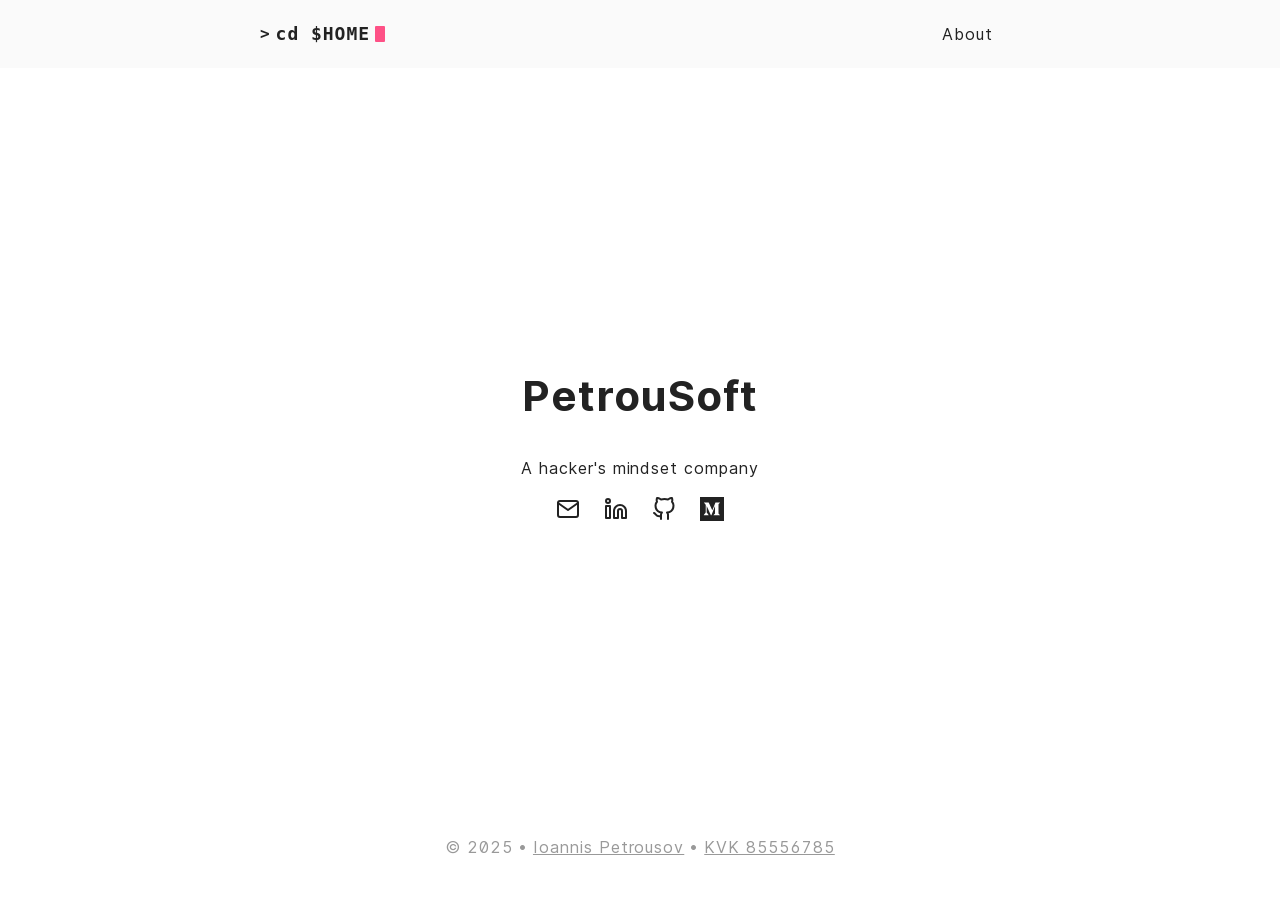
==== index.html @ e4c87dc4 "deploy: 6bd154a127cd1aefb78b62c878b6d2a8385d025a" ====
<!doctype html><html lang=en>
<head>
<meta name=generator content="Hugo 0.92.0">
<meta charset=utf-8>
<meta http-equiv=x-ua-compatible content="ie=edge">
<meta name=viewport content="width=device-width,initial-scale=1,shrink-to-fit=no">
<meta name=author content="Ioannis Petrousov ">
<meta name=description content="A hacker's mindset company">
<meta name=keywords content="homepage">
<meta name=robots content="noodp">
<meta name=theme-color content>
<link rel=canonical href=//www.petrousoft.com/>
<title>
PetrouSoft
</title>
<link rel=stylesheet href=/main.b78c3be9451dc4ca61ca377f3dc2cf2e6345a44c2bae46216a322ef366daa399.css integrity="sha256-t4w76UUdxMphyjd/PcLPLmNFpEwrrkYhajIu82bao5k=">
<link rel=apple-touch-icon sizes=180x180 href=/apple-touch-icon.png>
<link rel=icon type=image/png sizes=32x32 href=/favicon-32x32.png>
<link rel=icon type=image/png sizes=16x16 href=/favicon-16x16.png>
<link rel=manifest href=/site.webmanifest>
<link rel=mask-icon href=/safari-pinned-tab.svg color>
<link rel="shortcut icon" href=/favicon.ico>
<meta name=msapplication-TileColor content>
<meta itemprop=name content="PetrouSoft">
<meta itemprop=description content="PetrouSoft homepage">
<meta name=twitter:card content="summary">
<meta name=twitter:title content="PetrouSoft">
<meta name=twitter:description content="PetrouSoft homepage">
<link rel=alternate type=application/rss+xml href=//www.petrousoft.com/index.xml title=PetrouSoft>
</head>
<body>
<div class=container>
<header class=header>
<span class=header__inner>
<a href=/ style=text-decoration:none>
<div class=logo>
<span class=logo__mark>></span>
<span class=logo__text>
cd $HOME</span>
<span class=logo__cursor>
</span>
</div>
</a>
<span class=header__right>
<nav class=menu>
<ul class=menu__inner><li><a href=https://www.linkedin.com/company/petrousoft>About</a></li>
</ul>
</nav>
<span class=menu-trigger><svg xmlns="http://www.w3.org/2000/svg" viewBox="0 0 24 24"><path d="M0 0h24v24H0z" fill="none"/><path d="M3 18h18v-2H3v2zm0-5h18v-2H3v2zm0-7v2h18V6H3z"/></svg>
</span>
</span>
</span>
</header>
<div class=content>
<main aria-role=main>
<div>
<h1>PetrouSoft</h1>
<p>A hacker's mindset company</p>
<div>
&nbsp; <a href=mailto:contact@petrousoft.com target=_blank rel="me noopener" title=Email><svg xmlns="http://www.w3.org/2000/svg" width="24" height="24" viewBox="0 0 24 24" fill="none" stroke="currentcolor" stroke-width="2" stroke-linecap="round" stroke-linejoin="round"><path d="M4 4h16c1.1.0 2 .9 2 2v12c0 1.1-.9 2-2 2H4c-1.1.0-2-.9-2-2V6c0-1.1.9-2 2-2z"/><polyline points="22,6 12,13 2,6"/></svg></a> &nbsp;&nbsp; <a href=https://www.linkedin.com/company/petrousoft target=_blank rel="me noopener" title=Linkedin><svg xmlns="http://www.w3.org/2000/svg" width="24" height="24" viewBox="0 0 24 24" fill="none" stroke="currentcolor" stroke-width="2" stroke-linecap="round" stroke-linejoin="round"><path d="M16 8a6 6 0 016 6v7h-4v-7a2 2 0 00-2-2 2 2 0 00-2 2v7h-4v-7a6 6 0 016-6z"/><rect x="2" y="9" width="4" height="12"/><circle cx="4" cy="4" r="2"/></svg></a> &nbsp;&nbsp; <a href=https://github.com/gpetrousov target=_blank rel="me noopener" title=Github><svg xmlns="http://www.w3.org/2000/svg" width="24" height="24" viewBox="0 0 24 24" fill="none" stroke="currentcolor" stroke-width="2" stroke-linecap="round" stroke-linejoin="round"><path d="M9 19c-5 1.5-5-2.5-7-3m14 6v-3.87a3.37 3.37.0 00-.94-2.61c3.14-.35 6.44-1.54 6.44-7A5.44 5.44.0 0020 4.77 5.07 5.07.0 0019.91 1S18.73.65 16 2.48a13.38 13.38.0 00-7 0C6.27.65 5.09 1 5.09 1A5.07 5.07.0 005 4.77 5.44 5.44.0 003.5 8.55c0 5.42 3.3 6.61 6.44 7A3.37 3.37.0 009 18.13V22"/></svg></a> &nbsp;&nbsp; <a href=https://blog.petrousoft.com target=_blank rel="me noopener" title=Medium><svg xmlns="http://www.w3.org/2000/svg" width="24" height="24" viewBox="0 0 24 24" fill="currentcolor" stroke-width="2"><path d="M0 0v24h24V0H0zm19.938 5.686L18.651 6.92a.376.376.0 00-.143.362v9.067a.376.376.0 00.143.361l1.257 1.234v.271h-6.322v-.27l1.302-1.265c.128-.128.128-.165.128-.36V8.99l-3.62 9.195h-.49L6.69 8.99v6.163a.85.85.0 00.233.707l1.694 2.054v.271H3.815v-.27L5.51 15.86a.82.82.0 00.218-.707V8.027A.624.624.0 005.525 7.5L4.019 5.686v-.27h4.674l3.613 7.923 3.176-7.924h4.456v.271z"/></svg></a> &nbsp;
</div>
</div>
</main>
</div>
<footer class=footer>
<div class=footer__inner>
<div class=footer__content>
<span>&copy; 2025</span>
<span><a href=//www.petrousoft.com/>Ioannis Petrousov</a></span>
<span><a href=https://www.kvk.nl/bestellen/#/85556785000051595737>KVK 85556785</a></span>
</div>
</div>
</footer>
</div>
<script type=text/javascript src=/bundle.min.644292943ae47eef02fcd64b11757aeb8caeeaebf473a823b62099edccac808e8d82689359f285e5d95994e5ad5ae3b9c1ccc281eb1828e67d0ba6630f95b832.js integrity="sha512-ZEKSlDrkfu8C/NZLEXV664yu6uv0c6gjtiCZ7cysgI6NgmiTWfKF5dlZlOWtWuO5wczCgesYKOZ9C6ZjD5W4Mg=="></script>
</body>
</html>
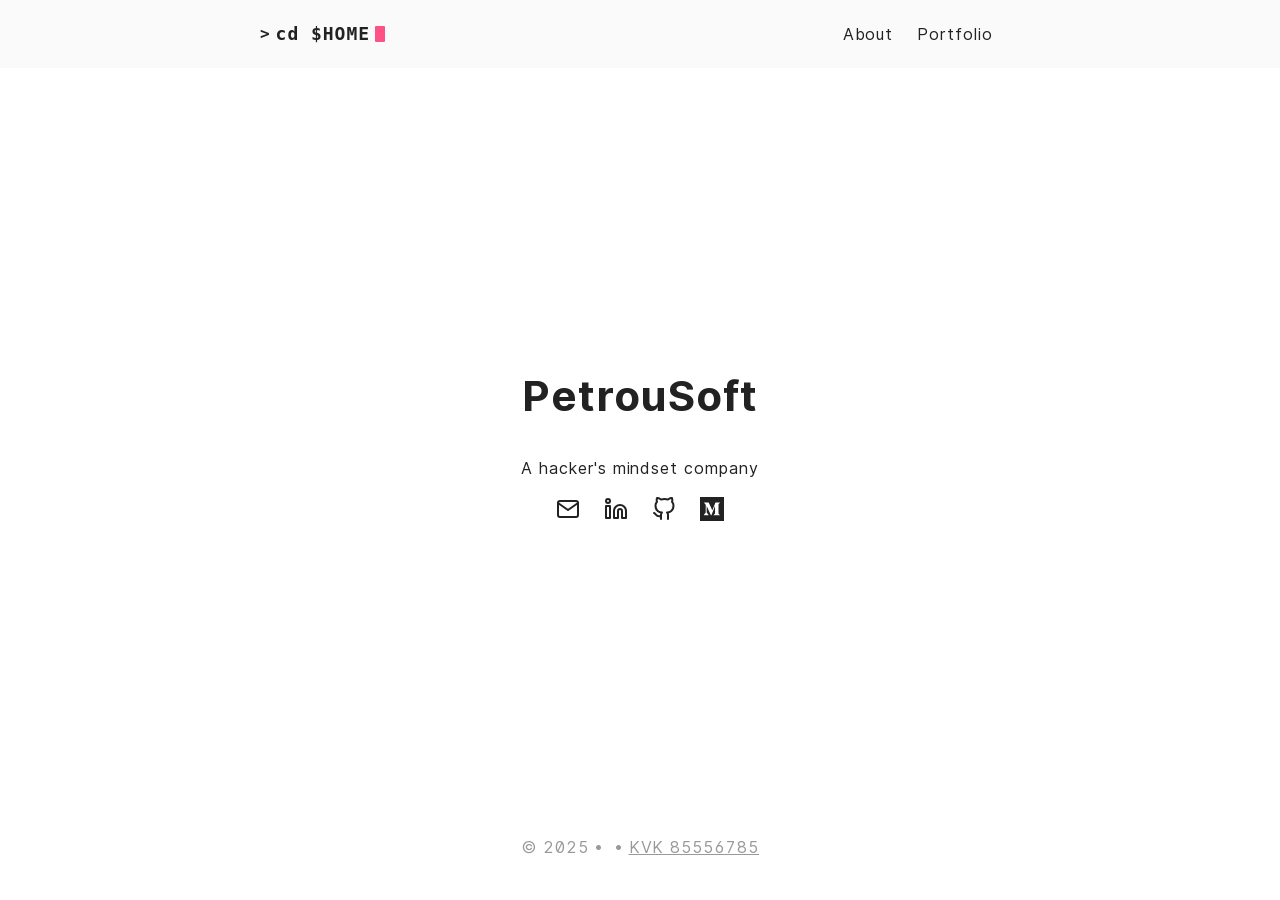
==== commit 0704ddc5: "deploy: 692a18bc37ada661a3e9c961a9ed87adaef34cab" ====
--- a/index.html
+++ b/index.html
@@ -1,77 +1,5 @@
-<!doctype html><html lang=en>
-<head>
-<meta name=generator content="Hugo 0.92.0">
-<meta charset=utf-8>
-<meta http-equiv=x-ua-compatible content="ie=edge">
-<meta name=viewport content="width=device-width,initial-scale=1,shrink-to-fit=no">
-<meta name=author content="Ioannis Petrousov ">
-<meta name=description content="A hacker's mindset company">
-<meta name=keywords content="homepage">
-<meta name=robots content="noodp">
-<meta name=theme-color content>
-<link rel=canonical href=//www.petrousoft.com/>
-<title>
-PetrouSoft
-</title>
-<link rel=stylesheet href=/main.b78c3be9451dc4ca61ca377f3dc2cf2e6345a44c2bae46216a322ef366daa399.css integrity="sha256-t4w76UUdxMphyjd/PcLPLmNFpEwrrkYhajIu82bao5k=">
-<link rel=apple-touch-icon sizes=180x180 href=/apple-touch-icon.png>
-<link rel=icon type=image/png sizes=32x32 href=/favicon-32x32.png>
-<link rel=icon type=image/png sizes=16x16 href=/favicon-16x16.png>
-<link rel=manifest href=/site.webmanifest>
-<link rel=mask-icon href=/safari-pinned-tab.svg color>
-<link rel="shortcut icon" href=/favicon.ico>
-<meta name=msapplication-TileColor content>
-<meta itemprop=name content="PetrouSoft">
-<meta itemprop=description content="PetrouSoft homepage">
-<meta name=twitter:card content="summary">
-<meta name=twitter:title content="PetrouSoft">
-<meta name=twitter:description content="PetrouSoft homepage">
-<link rel=alternate type=application/rss+xml href=//www.petrousoft.com/index.xml title=PetrouSoft>
-</head>
-<body>
-<div class=container>
-<header class=header>
-<span class=header__inner>
-<a href=/ style=text-decoration:none>
-<div class=logo>
-<span class=logo__mark>></span>
-<span class=logo__text>
-cd $HOME</span>
-<span class=logo__cursor>
-</span>
-</div>
-</a>
-<span class=header__right>
-<nav class=menu>
-<ul class=menu__inner><li><a href=https://www.linkedin.com/company/petrousoft>About</a></li>
-</ul>
-</nav>
-<span class=menu-trigger><svg xmlns="http://www.w3.org/2000/svg" viewBox="0 0 24 24"><path d="M0 0h24v24H0z" fill="none"/><path d="M3 18h18v-2H3v2zm0-5h18v-2H3v2zm0-7v2h18V6H3z"/></svg>
-</span>
-</span>
-</span>
-</header>
-<div class=content>
-<main aria-role=main>
-<div>
-<h1>PetrouSoft</h1>
-<p>A hacker's mindset company</p>
-<div>
-&nbsp; <a href=mailto:contact@petrousoft.com target=_blank rel="me noopener" title=Email><svg xmlns="http://www.w3.org/2000/svg" width="24" height="24" viewBox="0 0 24 24" fill="none" stroke="currentcolor" stroke-width="2" stroke-linecap="round" stroke-linejoin="round"><path d="M4 4h16c1.1.0 2 .9 2 2v12c0 1.1-.9 2-2 2H4c-1.1.0-2-.9-2-2V6c0-1.1.9-2 2-2z"/><polyline points="22,6 12,13 2,6"/></svg></a> &nbsp;&nbsp; <a href=https://www.linkedin.com/company/petrousoft target=_blank rel="me noopener" title=Linkedin><svg xmlns="http://www.w3.org/2000/svg" width="24" height="24" viewBox="0 0 24 24" fill="none" stroke="currentcolor" stroke-width="2" stroke-linecap="round" stroke-linejoin="round"><path d="M16 8a6 6 0 016 6v7h-4v-7a2 2 0 00-2-2 2 2 0 00-2 2v7h-4v-7a6 6 0 016-6z"/><rect x="2" y="9" width="4" height="12"/><circle cx="4" cy="4" r="2"/></svg></a> &nbsp;&nbsp; <a href=https://github.com/gpetrousov target=_blank rel="me noopener" title=Github><svg xmlns="http://www.w3.org/2000/svg" width="24" height="24" viewBox="0 0 24 24" fill="none" stroke="currentcolor" stroke-width="2" stroke-linecap="round" stroke-linejoin="round"><path d="M9 19c-5 1.5-5-2.5-7-3m14 6v-3.87a3.37 3.37.0 00-.94-2.61c3.14-.35 6.44-1.54 6.44-7A5.44 5.44.0 0020 4.77 5.07 5.07.0 0019.91 1S18.73.65 16 2.48a13.38 13.38.0 00-7 0C6.27.65 5.09 1 5.09 1A5.07 5.07.0 005 4.77 5.44 5.44.0 003.5 8.55c0 5.42 3.3 6.61 6.44 7A3.37 3.37.0 009 18.13V22"/></svg></a> &nbsp;&nbsp; <a href=https://blog.petrousoft.com target=_blank rel="me noopener" title=Medium><svg xmlns="http://www.w3.org/2000/svg" width="24" height="24" viewBox="0 0 24 24" fill="currentcolor" stroke-width="2"><path d="M0 0v24h24V0H0zm19.938 5.686L18.651 6.92a.376.376.0 00-.143.362v9.067a.376.376.0 00.143.361l1.257 1.234v.271h-6.322v-.27l1.302-1.265c.128-.128.128-.165.128-.36V8.99l-3.62 9.195h-.49L6.69 8.99v6.163a.85.85.0 00.233.707l1.694 2.054v.271H3.815v-.27L5.51 15.86a.82.82.0 00.218-.707V8.027A.624.624.0 005.525 7.5L4.019 5.686v-.27h4.674l3.613 7.923 3.176-7.924h4.456v.271z"/></svg></a> &nbsp;
-</div>
-</div>
-</main>
-</div>
-<footer class=footer>
-<div class=footer__inner>
-<div class=footer__content>
-<span>&copy; 2025</span>
-<span><a href=//www.petrousoft.com/>Ioannis Petrousov</a></span>
-<span><a href=https://www.kvk.nl/bestellen/#/85556785000051595737>KVK 85556785</a></span>
-</div>
-</div>
-</footer>
-</div>
-<script type=text/javascript src=/bundle.min.644292943ae47eef02fcd64b11757aeb8caeeaebf473a823b62099edccac808e8d82689359f285e5d95994e5ad5ae3b9c1ccc281eb1828e67d0ba6630f95b832.js integrity="sha512-ZEKSlDrkfu8C/NZLEXV664yu6uv0c6gjtiCZ7cysgI6NgmiTWfKF5dlZlOWtWuO5wczCgesYKOZ9C6ZjD5W4Mg=="></script>
-</body>
-</html>+<!doctype html><html lang=en><head><meta name=generator content="Hugo 0.147.0"><meta charset=UTF-8><meta http-equiv=X-UA-Compatible content="ie=edge"><meta name=viewport content="width=device-width,initial-scale=1,shrink-to-fit=no"><meta name=author content><meta name=description content="A hacker's mindset company"><meta name=keywords content="homepage"><meta name=robots content="noodp"><meta name=theme-color content><link rel=canonical href=//www.petrousoft.com/><title>PetrouSoft
+</title><link rel=stylesheet href=/main.min.244183cde1a38e0b08f82c11791181288f9aac1cc9618cd6f4e9e7710c5768ba.css integrity="sha256-JEGDzeGjjgsI+CwReRGBKI+arBzJYYzW9OnncQxXaLo=" crossorigin=anonymous><link rel=apple-touch-icon sizes=180x180 href=/apple-touch-icon.png><link rel=icon type=image/png sizes=32x32 href=/favicon-32x32.png><link rel=icon type=image/png sizes=16x16 href=/favicon-16x16.png><link rel=manifest href=/site.webmanifest><link rel=mask-icon href=/safari-pinned-tab.svg color><link rel="shortcut icon" href=/favicon.ico><meta name=msapplication-TileColor content><meta itemprop=name content="PetrouSoft"><meta itemprop=description content="PetrouSoft homepage"><meta name=twitter:card content="summary"><meta name=twitter:title content="PetrouSoft"><meta name=twitter:description content="PetrouSoft homepage"><link rel=alternate type=application/rss+xml href=//www.petrousoft.com/index.xml title=PetrouSoft></head><body><div class=container><header class=header><span class=header__inner><a href=/ style=text-decoration:none><div class=logo><span class=logo__mark>></span>
+<span class="logo__text logo__pathname">cd $HOME</span>
+<span class=logo__cursor></span></div></a><span class=header__right><nav class=menu><ul class=menu__inner><li><a href=https://www.linkedin.com/company/petrousoft>About</a></li><li><a href=/portfolio>Portfolio</a></li></ul></nav><span class=menu-trigger><svg viewBox="0 0 24 24"><path d="M0 0h24v24H0z" fill="none"/><path d="M3 18h18v-2H3v2zm0-5h18v-2H3v2zm0-7v2h18V6H3z"/></svg></span></span></span></header><div class=content><main><div><h1>PetrouSoft</h1><p>A hacker's mindset company</p><div>&nbsp; <a href=mailto:contact@petrousoft.com rel="me noopener" title=Email><svg width="24" height="24" viewBox="0 0 24 24" fill="none" stroke="currentcolor" stroke-width="2" stroke-linecap="round" stroke-linejoin="round"><path d="M4 4h16c1.1.0 2 .9 2 2v12c0 1.1-.9 2-2 2H4c-1.1.0-2-.9-2-2V6c0-1.1.9-2 2-2z"/><polyline points="22,6 12,13 2,6"/></svg></a> &nbsp;&nbsp; <a href=https://www.linkedin.com/company/petrousoft rel="me noopener" title=Linkedin><svg width="24" height="24" viewBox="0 0 24 24" fill="none" stroke="currentcolor" stroke-width="2" stroke-linecap="round" stroke-linejoin="round"><path d="M16 8a6 6 0 016 6v7h-4v-7a2 2 0 00-2-2 2 2 0 00-2 2v7h-4v-7a6 6 0 016-6z"/><rect x="2" y="9" width="4" height="12"/><circle cx="4" cy="4" r="2"/></svg></a> &nbsp;&nbsp; <a href=https://github.com/gpetrousov rel="me noopener" title=Github><svg width="24" height="24" viewBox="0 0 24 24" fill="none" stroke="currentcolor" stroke-width="2" stroke-linecap="round" stroke-linejoin="round"><path d="M9 19c-5 1.5-5-2.5-7-3m14 6v-3.87a3.37 3.37.0 00-.94-2.61c3.14-.35 6.44-1.54 6.44-7A5.44 5.44.0 0020 4.77 5.07 5.07.0 0019.91 1S18.73.65 16 2.48a13.38 13.38.0 00-7 0C6.27.65 5.09 1 5.09 1A5.07 5.07.0 005 4.77 5.44 5.44.0 003.5 8.55c0 5.42 3.3 6.61 6.44 7A3.37 3.37.0 009 18.13V22"/></svg></a> &nbsp;&nbsp; <a href=https://blog.petrousoft.com rel="me noopener" title=Medium><svg width="24" height="24" viewBox="0 0 24 24" fill="currentcolor" stroke-width="2"><path d="M0 0v24h24V0H0zm19.938 5.686L18.651 6.92a.376.376.0 00-.143.362v9.067a.376.376.0 00.143.361l1.257 1.234v.271h-6.322v-.27l1.302-1.265c.128-.128.128-.165.128-.36V8.99l-3.62 9.195h-.49L6.69 8.99v6.163a.85.85.0 00.233.707l1.694 2.054v.271H3.815v-.27L5.51 15.86a.82.82.0 00.218-.707V8.027A.624.624.0 005.525 7.5L4.019 5.686v-.27h4.674l3.613 7.923 3.176-7.924h4.456v.271z"/></svg></a> &nbsp;</div></div></main></div><footer class=footer><div class=footer__inner><div class=footer__content><span>&copy; 2025</span>
+<span><a href=//www.petrousoft.com/></a></span><span><a href=https://www.kvk.nl/bestellen/#/85556785000051595737>KVK 85556785</a></span></div></div></footer></div><script type=text/javascript src=/bundle.min.e89fda0f29b95d33f6f4224dd9e5cf69d84aff3818be2b0d73e731689cc374261b016d17d46f8381962fb4a1577ba3017b1f23509d894f6e66431f988c00889e.js integrity="sha512-6J/aDym5XTP29CJN2eXPadhK/zgYvisNc+cxaJzDdCYbAW0X1G+DgZYvtKFXe6MBex8jUJ2JT25mQx+YjACIng=="></script></body></html>
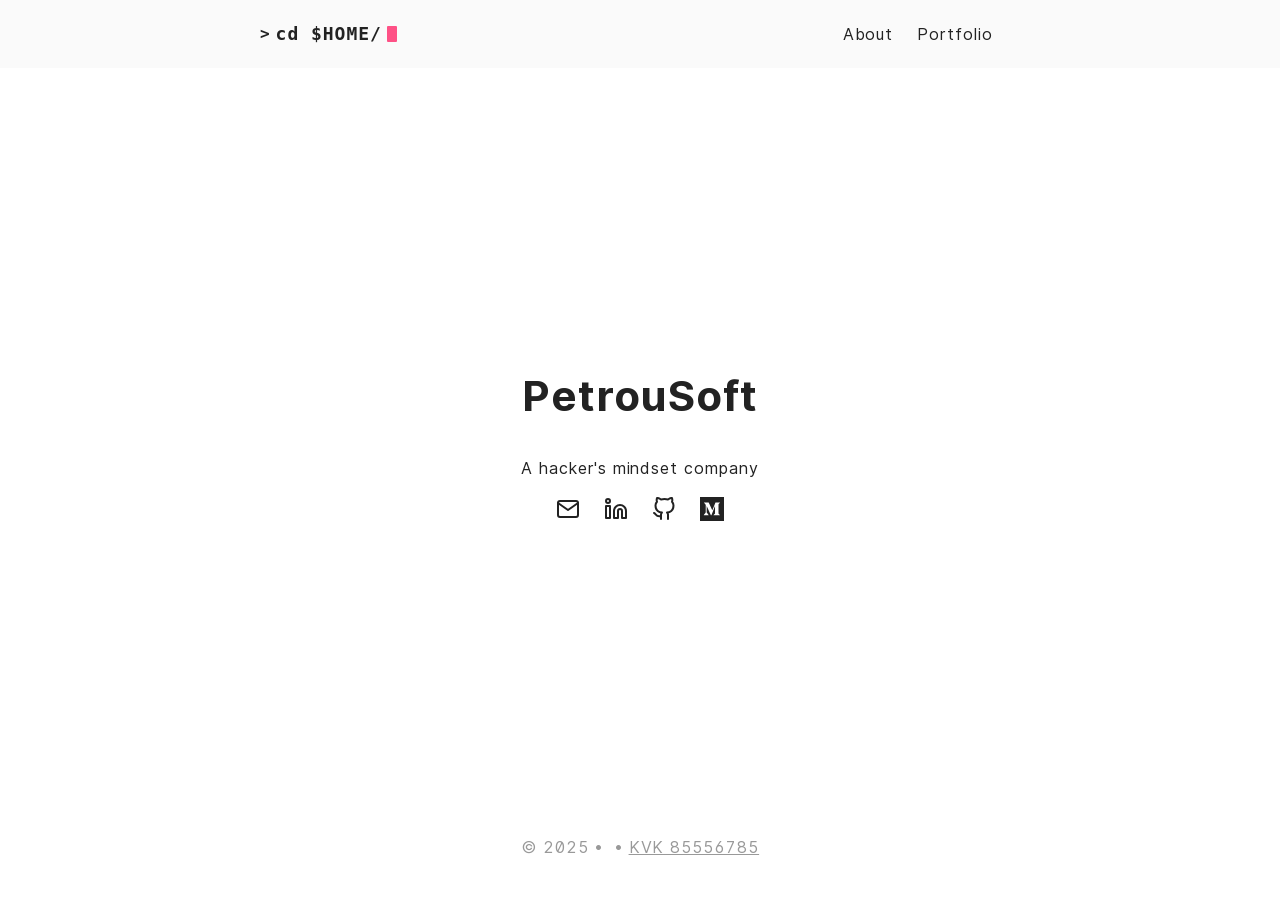
==== commit ee668470: "deploy: 35bdce76075132d4b089cc0856d0753be493d383" ====
--- a/index.html
+++ b/index.html
@@ -1,5 +1,5 @@
 <!doctype html><html lang=en><head><meta name=generator content="Hugo 0.147.0"><meta charset=UTF-8><meta http-equiv=X-UA-Compatible content="ie=edge"><meta name=viewport content="width=device-width,initial-scale=1,shrink-to-fit=no"><meta name=author content><meta name=description content="A hacker's mindset company"><meta name=keywords content="homepage"><meta name=robots content="noodp"><meta name=theme-color content><link rel=canonical href=//www.petrousoft.com/><title>PetrouSoft
 </title><link rel=stylesheet href=/main.min.244183cde1a38e0b08f82c11791181288f9aac1cc9618cd6f4e9e7710c5768ba.css integrity="sha256-JEGDzeGjjgsI+CwReRGBKI+arBzJYYzW9OnncQxXaLo=" crossorigin=anonymous><link rel=apple-touch-icon sizes=180x180 href=/apple-touch-icon.png><link rel=icon type=image/png sizes=32x32 href=/favicon-32x32.png><link rel=icon type=image/png sizes=16x16 href=/favicon-16x16.png><link rel=manifest href=/site.webmanifest><link rel=mask-icon href=/safari-pinned-tab.svg color><link rel="shortcut icon" href=/favicon.ico><meta name=msapplication-TileColor content><meta itemprop=name content="PetrouSoft"><meta itemprop=description content="PetrouSoft homepage"><meta name=twitter:card content="summary"><meta name=twitter:title content="PetrouSoft"><meta name=twitter:description content="PetrouSoft homepage"><link rel=alternate type=application/rss+xml href=//www.petrousoft.com/index.xml title=PetrouSoft></head><body><div class=container><header class=header><span class=header__inner><a href=/ style=text-decoration:none><div class=logo><span class=logo__mark>></span>
-<span class="logo__text logo__pathname">cd $HOME</span>
+<span class="logo__text logo__pathname">cd $HOME/</span>
 <span class=logo__cursor></span></div></a><span class=header__right><nav class=menu><ul class=menu__inner><li><a href=https://www.linkedin.com/company/petrousoft>About</a></li><li><a href=/portfolio>Portfolio</a></li></ul></nav><span class=menu-trigger><svg viewBox="0 0 24 24"><path d="M0 0h24v24H0z" fill="none"/><path d="M3 18h18v-2H3v2zm0-5h18v-2H3v2zm0-7v2h18V6H3z"/></svg></span></span></span></header><div class=content><main><div><h1>PetrouSoft</h1><p>A hacker's mindset company</p><div>&nbsp; <a href=mailto:contact@petrousoft.com rel="me noopener" title=Email><svg width="24" height="24" viewBox="0 0 24 24" fill="none" stroke="currentcolor" stroke-width="2" stroke-linecap="round" stroke-linejoin="round"><path d="M4 4h16c1.1.0 2 .9 2 2v12c0 1.1-.9 2-2 2H4c-1.1.0-2-.9-2-2V6c0-1.1.9-2 2-2z"/><polyline points="22,6 12,13 2,6"/></svg></a> &nbsp;&nbsp; <a href=https://www.linkedin.com/company/petrousoft rel="me noopener" title=Linkedin><svg width="24" height="24" viewBox="0 0 24 24" fill="none" stroke="currentcolor" stroke-width="2" stroke-linecap="round" stroke-linejoin="round"><path d="M16 8a6 6 0 016 6v7h-4v-7a2 2 0 00-2-2 2 2 0 00-2 2v7h-4v-7a6 6 0 016-6z"/><rect x="2" y="9" width="4" height="12"/><circle cx="4" cy="4" r="2"/></svg></a> &nbsp;&nbsp; <a href=https://github.com/gpetrousov rel="me noopener" title=Github><svg width="24" height="24" viewBox="0 0 24 24" fill="none" stroke="currentcolor" stroke-width="2" stroke-linecap="round" stroke-linejoin="round"><path d="M9 19c-5 1.5-5-2.5-7-3m14 6v-3.87a3.37 3.37.0 00-.94-2.61c3.14-.35 6.44-1.54 6.44-7A5.44 5.44.0 0020 4.77 5.07 5.07.0 0019.91 1S18.73.65 16 2.48a13.38 13.38.0 00-7 0C6.27.65 5.09 1 5.09 1A5.07 5.07.0 005 4.77 5.44 5.44.0 003.5 8.55c0 5.42 3.3 6.61 6.44 7A3.37 3.37.0 009 18.13V22"/></svg></a> &nbsp;&nbsp; <a href=https://blog.petrousoft.com rel="me noopener" title=Medium><svg width="24" height="24" viewBox="0 0 24 24" fill="currentcolor" stroke-width="2"><path d="M0 0v24h24V0H0zm19.938 5.686L18.651 6.92a.376.376.0 00-.143.362v9.067a.376.376.0 00.143.361l1.257 1.234v.271h-6.322v-.27l1.302-1.265c.128-.128.128-.165.128-.36V8.99l-3.62 9.195h-.49L6.69 8.99v6.163a.85.85.0 00.233.707l1.694 2.054v.271H3.815v-.27L5.51 15.86a.82.82.0 00.218-.707V8.027A.624.624.0 005.525 7.5L4.019 5.686v-.27h4.674l3.613 7.923 3.176-7.924h4.456v.271z"/></svg></a> &nbsp;</div></div></main></div><footer class=footer><div class=footer__inner><div class=footer__content><span>&copy; 2025</span>
 <span><a href=//www.petrousoft.com/></a></span><span><a href=https://www.kvk.nl/bestellen/#/85556785000051595737>KVK 85556785</a></span></div></div></footer></div><script type=text/javascript src=/bundle.min.e89fda0f29b95d33f6f4224dd9e5cf69d84aff3818be2b0d73e731689cc374261b016d17d46f8381962fb4a1577ba3017b1f23509d894f6e66431f988c00889e.js integrity="sha512-6J/aDym5XTP29CJN2eXPadhK/zgYvisNc+cxaJzDdCYbAW0X1G+DgZYvtKFXe6MBex8jUJ2JT25mQx+YjACIng=="></script></body></html>
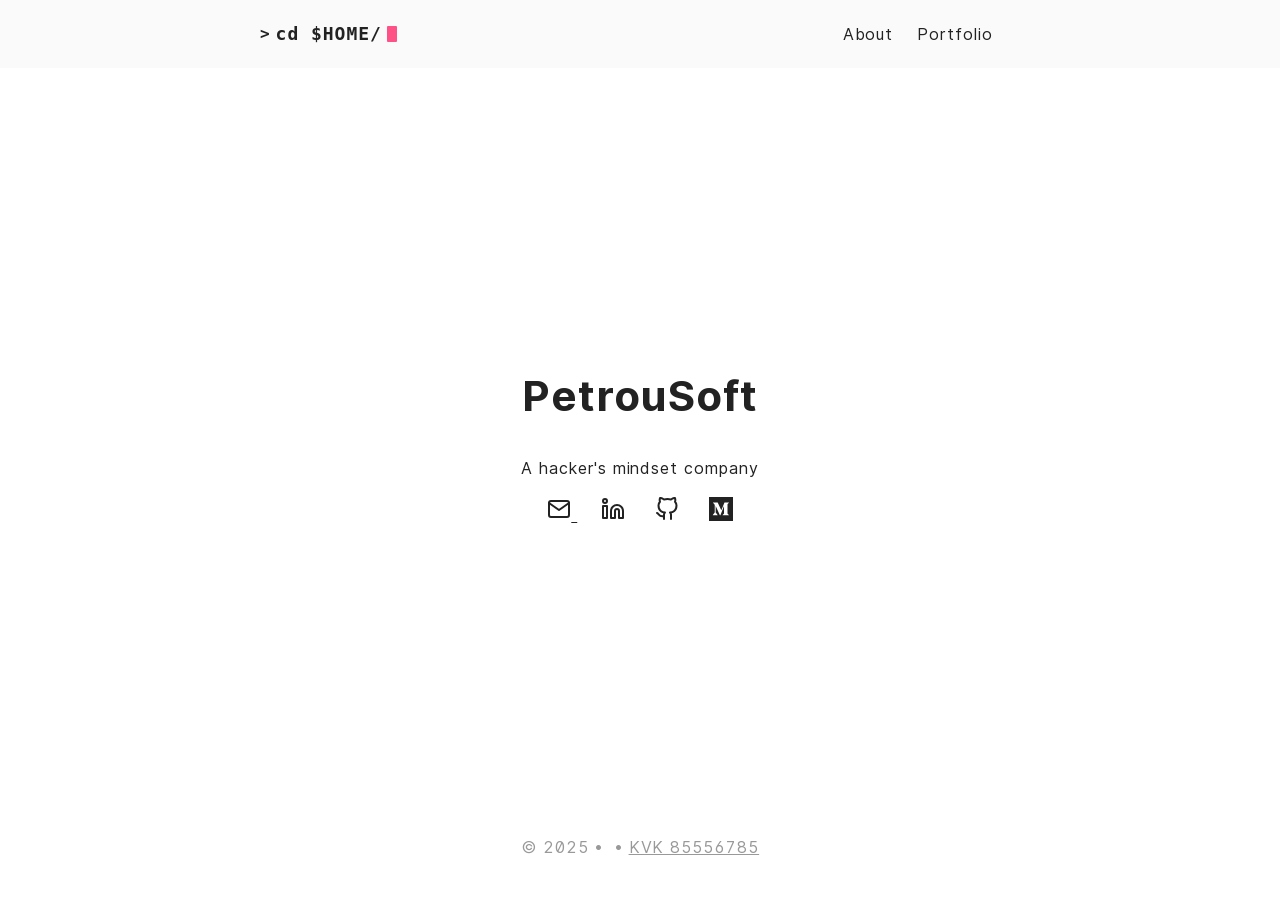
==== commit c2c46f9c: "deploy: 373b35213de42045b849bfc86ff1d2548a533daf" ====
--- a/index.html
+++ b/index.html
@@ -1,5 +1,9 @@
 <!doctype html><html lang=en><head><meta name=generator content="Hugo 0.147.0"><meta charset=UTF-8><meta http-equiv=X-UA-Compatible content="ie=edge"><meta name=viewport content="width=device-width,initial-scale=1,shrink-to-fit=no"><meta name=author content><meta name=description content="A hacker's mindset company"><meta name=keywords content="homepage"><meta name=robots content="noodp"><meta name=theme-color content><link rel=canonical href=//www.petrousoft.com/><title>PetrouSoft
 </title><link rel=stylesheet href=/main.min.244183cde1a38e0b08f82c11791181288f9aac1cc9618cd6f4e9e7710c5768ba.css integrity="sha256-JEGDzeGjjgsI+CwReRGBKI+arBzJYYzW9OnncQxXaLo=" crossorigin=anonymous><link rel=apple-touch-icon sizes=180x180 href=/apple-touch-icon.png><link rel=icon type=image/png sizes=32x32 href=/favicon-32x32.png><link rel=icon type=image/png sizes=16x16 href=/favicon-16x16.png><link rel=manifest href=/site.webmanifest><link rel=mask-icon href=/safari-pinned-tab.svg color><link rel="shortcut icon" href=/favicon.ico><meta name=msapplication-TileColor content><meta itemprop=name content="PetrouSoft"><meta itemprop=description content="PetrouSoft homepage"><meta name=twitter:card content="summary"><meta name=twitter:title content="PetrouSoft"><meta name=twitter:description content="PetrouSoft homepage"><link rel=alternate type=application/rss+xml href=//www.petrousoft.com/index.xml title=PetrouSoft></head><body><div class=container><header class=header><span class=header__inner><a href=/ style=text-decoration:none><div class=logo><span class=logo__mark>></span>
 <span class="logo__text logo__pathname">cd $HOME/</span>
-<span class=logo__cursor></span></div></a><span class=header__right><nav class=menu><ul class=menu__inner><li><a href=https://www.linkedin.com/company/petrousoft>About</a></li><li><a href=/portfolio>Portfolio</a></li></ul></nav><span class=menu-trigger><svg viewBox="0 0 24 24"><path d="M0 0h24v24H0z" fill="none"/><path d="M3 18h18v-2H3v2zm0-5h18v-2H3v2zm0-7v2h18V6H3z"/></svg></span></span></span></header><div class=content><main><div><h1>PetrouSoft</h1><p>A hacker's mindset company</p><div>&nbsp; <a href=mailto:contact@petrousoft.com rel="me noopener" title=Email><svg width="24" height="24" viewBox="0 0 24 24" fill="none" stroke="currentcolor" stroke-width="2" stroke-linecap="round" stroke-linejoin="round"><path d="M4 4h16c1.1.0 2 .9 2 2v12c0 1.1-.9 2-2 2H4c-1.1.0-2-.9-2-2V6c0-1.1.9-2 2-2z"/><polyline points="22,6 12,13 2,6"/></svg></a> &nbsp;&nbsp; <a href=https://www.linkedin.com/company/petrousoft rel="me noopener" title=Linkedin><svg width="24" height="24" viewBox="0 0 24 24" fill="none" stroke="currentcolor" stroke-width="2" stroke-linecap="round" stroke-linejoin="round"><path d="M16 8a6 6 0 016 6v7h-4v-7a2 2 0 00-2-2 2 2 0 00-2 2v7h-4v-7a6 6 0 016-6z"/><rect x="2" y="9" width="4" height="12"/><circle cx="4" cy="4" r="2"/></svg></a> &nbsp;&nbsp; <a href=https://github.com/gpetrousov rel="me noopener" title=Github><svg width="24" height="24" viewBox="0 0 24 24" fill="none" stroke="currentcolor" stroke-width="2" stroke-linecap="round" stroke-linejoin="round"><path d="M9 19c-5 1.5-5-2.5-7-3m14 6v-3.87a3.37 3.37.0 00-.94-2.61c3.14-.35 6.44-1.54 6.44-7A5.44 5.44.0 0020 4.77 5.07 5.07.0 0019.91 1S18.73.65 16 2.48a13.38 13.38.0 00-7 0C6.27.65 5.09 1 5.09 1A5.07 5.07.0 005 4.77 5.44 5.44.0 003.5 8.55c0 5.42 3.3 6.61 6.44 7A3.37 3.37.0 009 18.13V22"/></svg></a> &nbsp;&nbsp; <a href=https://blog.petrousoft.com rel="me noopener" title=Medium><svg width="24" height="24" viewBox="0 0 24 24" fill="currentcolor" stroke-width="2"><path d="M0 0v24h24V0H0zm19.938 5.686L18.651 6.92a.376.376.0 00-.143.362v9.067a.376.376.0 00.143.361l1.257 1.234v.271h-6.322v-.27l1.302-1.265c.128-.128.128-.165.128-.36V8.99l-3.62 9.195h-.49L6.69 8.99v6.163a.85.85.0 00.233.707l1.694 2.054v.271H3.815v-.27L5.51 15.86a.82.82.0 00.218-.707V8.027A.624.624.0 005.525 7.5L4.019 5.686v-.27h4.674l3.613 7.923 3.176-7.924h4.456v.271z"/></svg></a> &nbsp;</div></div></main></div><footer class=footer><div class=footer__inner><div class=footer__content><span>&copy; 2025</span>
+<span class=logo__cursor></span></div></a><span class=header__right><nav class=menu><ul class=menu__inner><li><a href=https://www.linkedin.com/company/petrousoft>About</a></li><li><a href=/portfolio>Portfolio</a></li></ul></nav><span class=menu-trigger><svg viewBox="0 0 24 24"><path d="M0 0h24v24H0z" fill="none"/><path d="M3 18h18v-2H3v2zm0-5h18v-2H3v2zm0-7v2h18V6H3z"/></svg></span></span></span></header><div class=content><main><div><h1>PetrouSoft</h1><p>A hacker's mindset company</p><div>&nbsp; <a href=# rel="me noopener" title=Email data-email-user=contact data-email-domain=petrousoft.com><svg width="24" height="24" viewBox="0 0 24 24" fill="none" stroke="currentcolor" stroke-width="2" stroke-linecap="round" stroke-linejoin="round"><path d="M4 4h16c1.1.0 2 .9 2 2v12c0 1.1-.9 2-2 2H4c-1.1.0-2-.9-2-2V6c0-1.1.9-2 2-2z"/><polyline points="22,6 12,13 2,6"/></svg>
+<script>(function(){var e=document.currentScript.parentNode,t=e.getAttribute("data-email-user"),n=e.getAttribute("data-email-domain");t&&n&&e.setAttribute("href","mailto:"+t+"@"+n)})()</script></a>&nbsp;
+&nbsp; <a href=https://www.linkedin.com/company/petrousoft rel="me noopener" title=Linkedin><svg width="24" height="24" viewBox="0 0 24 24" fill="none" stroke="currentcolor" stroke-width="2" stroke-linecap="round" stroke-linejoin="round"><path d="M16 8a6 6 0 016 6v7h-4v-7a2 2 0 00-2-2 2 2 0 00-2 2v7h-4v-7a6 6 0 016-6z"/><rect x="2" y="9" width="4" height="12"/><circle cx="4" cy="4" r="2"/></svg></a> &nbsp;
+&nbsp; <a href=https://github.com/petrousoft rel="me noopener" title=Github><svg width="24" height="24" viewBox="0 0 24 24" fill="none" stroke="currentcolor" stroke-width="2" stroke-linecap="round" stroke-linejoin="round"><path d="M9 19c-5 1.5-5-2.5-7-3m14 6v-3.87a3.37 3.37.0 00-.94-2.61c3.14-.35 6.44-1.54 6.44-7A5.44 5.44.0 0020 4.77 5.07 5.07.0 0019.91 1S18.73.65 16 2.48a13.38 13.38.0 00-7 0C6.27.65 5.09 1 5.09 1A5.07 5.07.0 005 4.77 5.44 5.44.0 003.5 8.55c0 5.42 3.3 6.61 6.44 7A3.37 3.37.0 009 18.13V22"/></svg></a> &nbsp;
+&nbsp; <a href=https://blog.petrousoft.com rel="me noopener" title=Medium><svg width="24" height="24" viewBox="0 0 24 24" fill="currentcolor" stroke-width="2"><path d="M0 0v24h24V0H0zm19.938 5.686L18.651 6.92a.376.376.0 00-.143.362v9.067a.376.376.0 00.143.361l1.257 1.234v.271h-6.322v-.27l1.302-1.265c.128-.128.128-.165.128-.36V8.99l-3.62 9.195h-.49L6.69 8.99v6.163a.85.85.0 00.233.707l1.694 2.054v.271H3.815v-.27L5.51 15.86a.82.82.0 00.218-.707V8.027A.624.624.0 005.525 7.5L4.019 5.686v-.27h4.674l3.613 7.923 3.176-7.924h4.456v.271z"/></svg></a> &nbsp;</div></div></main></div><footer class=footer><div class=footer__inner><div class=footer__content><span>&copy; 2025</span>
 <span><a href=//www.petrousoft.com/></a></span><span><a href=https://www.kvk.nl/bestellen/#/85556785000051595737>KVK 85556785</a></span></div></div></footer></div><script type=text/javascript src=/bundle.min.e89fda0f29b95d33f6f4224dd9e5cf69d84aff3818be2b0d73e731689cc374261b016d17d46f8381962fb4a1577ba3017b1f23509d894f6e66431f988c00889e.js integrity="sha512-6J/aDym5XTP29CJN2eXPadhK/zgYvisNc+cxaJzDdCYbAW0X1G+DgZYvtKFXe6MBex8jUJ2JT25mQx+YjACIng=="></script></body></html>
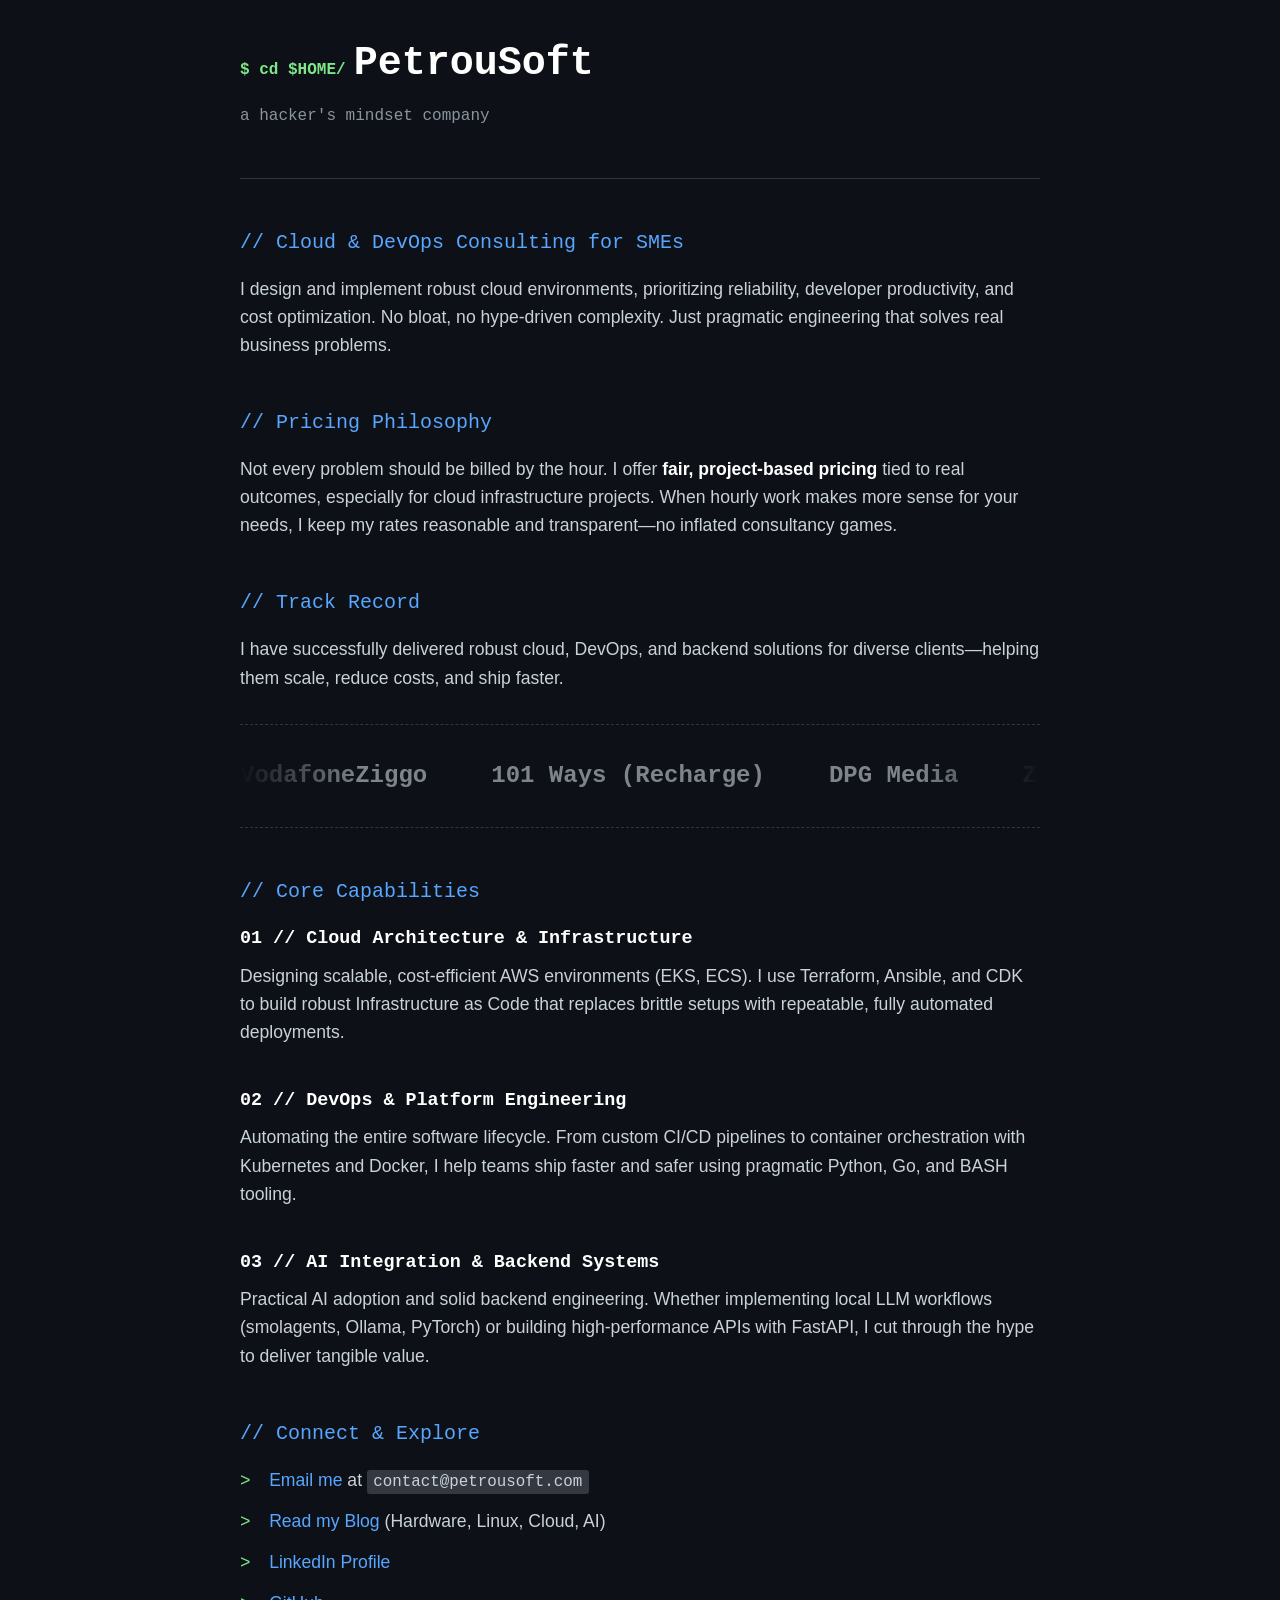
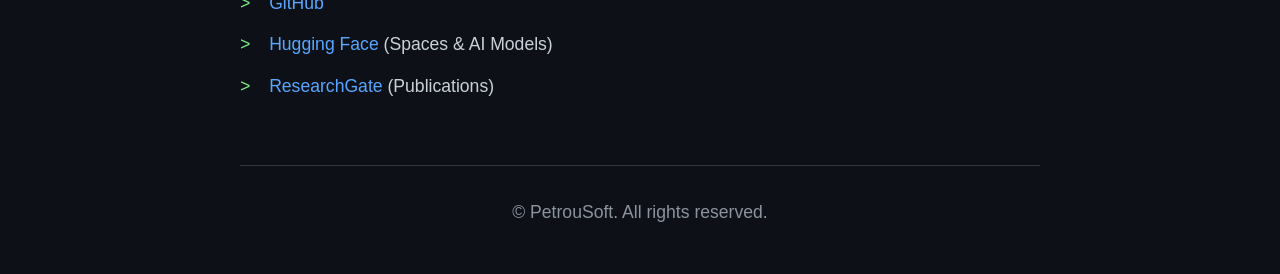
==== commit b928cd12: "feat: switch to static HTML/CSS portfolio" ====
--- a/index.html
+++ b/index.html
@@ -1,9 +1,96 @@
-<!doctype html><html lang=en><head><meta name=generator content="Hugo 0.147.0"><meta charset=UTF-8><meta http-equiv=X-UA-Compatible content="ie=edge"><meta name=viewport content="width=device-width,initial-scale=1,shrink-to-fit=no"><meta name=author content><meta name=description content="A hacker's mindset company"><meta name=keywords content="homepage"><meta name=robots content="noodp"><meta name=theme-color content><link rel=canonical href=//www.petrousoft.com/><title>PetrouSoft
-</title><link rel=stylesheet href=/main.min.244183cde1a38e0b08f82c11791181288f9aac1cc9618cd6f4e9e7710c5768ba.css integrity="sha256-JEGDzeGjjgsI+CwReRGBKI+arBzJYYzW9OnncQxXaLo=" crossorigin=anonymous><link rel=apple-touch-icon sizes=180x180 href=/apple-touch-icon.png><link rel=icon type=image/png sizes=32x32 href=/favicon-32x32.png><link rel=icon type=image/png sizes=16x16 href=/favicon-16x16.png><link rel=manifest href=/site.webmanifest><link rel=mask-icon href=/safari-pinned-tab.svg color><link rel="shortcut icon" href=/favicon.ico><meta name=msapplication-TileColor content><meta itemprop=name content="PetrouSoft"><meta itemprop=description content="PetrouSoft homepage"><meta name=twitter:card content="summary"><meta name=twitter:title content="PetrouSoft"><meta name=twitter:description content="PetrouSoft homepage"><link rel=alternate type=application/rss+xml href=//www.petrousoft.com/index.xml title=PetrouSoft></head><body><div class=container><header class=header><span class=header__inner><a href=/ style=text-decoration:none><div class=logo><span class=logo__mark>></span>
-<span class="logo__text logo__pathname">cd $HOME/</span>
-<span class=logo__cursor></span></div></a><span class=header__right><nav class=menu><ul class=menu__inner><li><a href=https://www.linkedin.com/company/petrousoft>About</a></li><li><a href=/portfolio>Portfolio</a></li></ul></nav><span class=menu-trigger><svg viewBox="0 0 24 24"><path d="M0 0h24v24H0z" fill="none"/><path d="M3 18h18v-2H3v2zm0-5h18v-2H3v2zm0-7v2h18V6H3z"/></svg></span></span></span></header><div class=content><main><div><h1>PetrouSoft</h1><p>A hacker's mindset company</p><div>&nbsp; <a href=# rel="me noopener" title=Email data-email-user=contact data-email-domain=petrousoft.com><svg width="24" height="24" viewBox="0 0 24 24" fill="none" stroke="currentcolor" stroke-width="2" stroke-linecap="round" stroke-linejoin="round"><path d="M4 4h16c1.1.0 2 .9 2 2v12c0 1.1-.9 2-2 2H4c-1.1.0-2-.9-2-2V6c0-1.1.9-2 2-2z"/><polyline points="22,6 12,13 2,6"/></svg>
-<script>(function(){var e=document.currentScript.parentNode,t=e.getAttribute("data-email-user"),n=e.getAttribute("data-email-domain");t&&n&&e.setAttribute("href","mailto:"+t+"@"+n)})()</script></a>&nbsp;
-&nbsp; <a href=https://www.linkedin.com/company/petrousoft rel="me noopener" title=Linkedin><svg width="24" height="24" viewBox="0 0 24 24" fill="none" stroke="currentcolor" stroke-width="2" stroke-linecap="round" stroke-linejoin="round"><path d="M16 8a6 6 0 016 6v7h-4v-7a2 2 0 00-2-2 2 2 0 00-2 2v7h-4v-7a6 6 0 016-6z"/><rect x="2" y="9" width="4" height="12"/><circle cx="4" cy="4" r="2"/></svg></a> &nbsp;
-&nbsp; <a href=https://github.com/petrousoft rel="me noopener" title=Github><svg width="24" height="24" viewBox="0 0 24 24" fill="none" stroke="currentcolor" stroke-width="2" stroke-linecap="round" stroke-linejoin="round"><path d="M9 19c-5 1.5-5-2.5-7-3m14 6v-3.87a3.37 3.37.0 00-.94-2.61c3.14-.35 6.44-1.54 6.44-7A5.44 5.44.0 0020 4.77 5.07 5.07.0 0019.91 1S18.73.65 16 2.48a13.38 13.38.0 00-7 0C6.27.65 5.09 1 5.09 1A5.07 5.07.0 005 4.77 5.44 5.44.0 003.5 8.55c0 5.42 3.3 6.61 6.44 7A3.37 3.37.0 009 18.13V22"/></svg></a> &nbsp;
-&nbsp; <a href=https://blog.petrousoft.com rel="me noopener" title=Medium><svg width="24" height="24" viewBox="0 0 24 24" fill="currentcolor" stroke-width="2"><path d="M0 0v24h24V0H0zm19.938 5.686L18.651 6.92a.376.376.0 00-.143.362v9.067a.376.376.0 00.143.361l1.257 1.234v.271h-6.322v-.27l1.302-1.265c.128-.128.128-.165.128-.36V8.99l-3.62 9.195h-.49L6.69 8.99v6.163a.85.85.0 00.233.707l1.694 2.054v.271H3.815v-.27L5.51 15.86a.82.82.0 00.218-.707V8.027A.624.624.0 005.525 7.5L4.019 5.686v-.27h4.674l3.613 7.923 3.176-7.924h4.456v.271z"/></svg></a> &nbsp;</div></div></main></div><footer class=footer><div class=footer__inner><div class=footer__content><span>&copy; 2025</span>
-<span><a href=//www.petrousoft.com/></a></span><span><a href=https://www.kvk.nl/bestellen/#/85556785000051595737>KVK 85556785</a></span></div></div></footer></div><script type=text/javascript src=/bundle.min.e89fda0f29b95d33f6f4224dd9e5cf69d84aff3818be2b0d73e731689cc374261b016d17d46f8381962fb4a1577ba3017b1f23509d894f6e66431f988c00889e.js integrity="sha512-6J/aDym5XTP29CJN2eXPadhK/zgYvisNc+cxaJzDdCYbAW0X1G+DgZYvtKFXe6MBex8jUJ2JT25mQx+YjACIng=="></script></body></html>+<!DOCTYPE html>
+<html lang="en">
+<head>
+    <meta charset="UTF-8">
+    <meta name="viewport" content="width=device-width, initial-scale=1.0">
+    <title>PetrouSoft | A hacker's mindset company</title>
+    <meta name="description" content="Cloud Engineering & DevOps Consulting for SMEs. Pragmatic, robust cloud environments with fair project-based pricing.">
+    <link rel="stylesheet" href="style.css">
+    
+    <!-- Favicons -->
+    <link rel="apple-touch-icon" sizes="180x180" href="static/apple-touch-icon.png">
+    <link rel="icon" type="image/png" sizes="32x32" href="static/favicon-32x32.png">
+    <link rel="icon" type="image/png" sizes="16x16" href="static/favicon-16x16.png">
+    <link rel="manifest" href="static/site.webmanifest">
+</head>
+<body>
+    <div class="container">
+        <header>
+            <div class="logo">
+                <span class="prompt">$ cd $HOME/</span>
+                <h1>PetrouSoft</h1>
+            </div>
+            <p class="slogan">a hacker's mindset company</p>
+        </header>
+
+        <main>
+            <section class="intro">
+                <h2>// Cloud & DevOps Consulting for SMEs</h2>
+                <p>
+                    I design and implement robust cloud environments, prioritizing reliability, developer productivity, and cost optimization. No bloat, no hype-driven complexity. Just pragmatic engineering that solves real business problems.
+                </p>
+            </section>
+
+            <section class="pricing">
+                <h2>// Pricing Philosophy</h2>
+                <p>
+                    Not every problem should be billed by the hour. I offer <strong>fair, project-based pricing</strong> tied to real outcomes, especially for cloud infrastructure projects. When hourly work makes more sense for your needs, I keep my rates reasonable and transparent—no inflated consultancy games.
+                </p>
+            </section>
+
+            <section class="experience">
+                <h2>// Track Record</h2>
+                <p>
+                    I have successfully delivered robust cloud, DevOps, and backend solutions for diverse clients—helping them scale, reduce costs, and ship faster. 
+                </p>
+                <div class="carousel-container">
+                    <div class="carousel-track">
+                        <!-- Original Set -->
+                        <div class="carousel-item"><span>VodafoneZiggo</span></div>
+                        <div class="carousel-item"><span>101 Ways (Recharge)</span></div>
+                        <div class="carousel-item"><span>DPG Media</span></div>
+                        <div class="carousel-item"><span>ZEN Software (Maxeda)</span></div>
+                        <!-- Duplicate Set for Infinite Scroll -->
+                        <div class="carousel-item"><span>VodafoneZiggo</span></div>
+                        <div class="carousel-item"><span>101 Ways (Recharge)</span></div>
+                        <div class="carousel-item"><span>DPG Media</span></div>
+                        <div class="carousel-item"><span>ZEN Software (Maxeda)</span></div>
+                    </div>
+                </div>
+            </section>
+
+            <section class="services">
+                <h2>// Core Capabilities</h2>
+                <div class="service-item">
+                    <h3>01 // Cloud Architecture & Infrastructure</h3>
+                    <p>Designing scalable, cost-efficient AWS environments (EKS, ECS). I use Terraform, Ansible, and CDK to build robust Infrastructure as Code that replaces brittle setups with repeatable, fully automated deployments.</p>
+                </div>
+                <div class="service-item">
+                    <h3>02 // DevOps & Platform Engineering</h3>
+                    <p>Automating the entire software lifecycle. From custom CI/CD pipelines to container orchestration with Kubernetes and Docker, I help teams ship faster and safer using pragmatic Python, Go, and BASH tooling.</p>
+                </div>
+                <div class="service-item">
+                    <h3>03 // AI Integration & Backend Systems</h3>
+                    <p>Practical AI adoption and solid backend engineering. Whether implementing local LLM workflows (smolagents, Ollama, PyTorch) or building high-performance APIs with FastAPI, I cut through the hype to deliver tangible value.</p>
+                </div>
+            </section>
+
+            <section class="links">
+                <h2>// Connect & Explore</h2>
+                <ul>
+                    <li><a href="mailto:contact@petrousoft.com" class="action-link">Email me</a> at <code>contact@petrousoft.com</code></li>
+                    <li><a href="http://blog.petrousoft.com/">Read my Blog</a> (Hardware, Linux, Cloud, AI)</li>
+                    <li><a href="https://www.linkedin.com/in/ioannispetrousov/">LinkedIn Profile</a></li>
+                    <li><a href="https://github.com/gpetrousov">GitHub</a></li>
+                    <li><a href="https://huggingface.co/ipetrousov">Hugging Face</a> (Spaces & AI Models)</li>
+                    <li><a href="https://www.researchgate.net/profile/Ioannis-Petrousov-2">ResearchGate</a> (Publications)</li>
+                </ul>
+            </section>
+        </main>
+
+        <footer>
+            <p>&copy; PetrouSoft. All rights reserved.</p>
+        </footer>
+    </div>
+</body>
+</html>
--- a/style.css
+++ b/style.css
@@ -0,0 +1,210 @@
+:root {
+    --bg-color: #0d1117;
+    --text-color: #c9d1d9;
+    --accent-color: #58a6ff;
+    --prompt-color: #7ee787;
+    --border-color: #30363d;
+    --font-mono: ui-monospace, SFMono-Regular, "SF Mono", Menlo, Consolas, "Liberation Mono", monospace;
+    --font-sans: -apple-system, BlinkMacSystemFont, "Segoe UI", Helvetica, Arial, sans-serif;
+}
+
+* {
+    box-sizing: border-box;
+    margin: 0;
+    padding: 0;
+}
+
+body {
+    background-color: var(--bg-color);
+    color: var(--text-color);
+    font-family: var(--font-sans);
+    line-height: 1.6;
+    padding: 2rem;
+    display: flex;
+    justify-content: center;
+}
+
+.container {
+    max-width: 800px;
+    width: 100%;
+}
+
+header {
+    margin-bottom: 3rem;
+    border-bottom: 1px solid var(--border-color);
+    padding-bottom: 2rem;
+}
+
+.logo {
+    display: flex;
+    align-items: baseline;
+    gap: 0.5rem;
+    font-family: var(--font-mono);
+}
+
+.prompt {
+    color: var(--prompt-color);
+    font-weight: bold;
+}
+
+h1 {
+    font-size: 2.5rem;
+    color: #ffffff;
+}
+
+.slogan {
+    font-family: var(--font-mono);
+    color: #8b949e;
+    font-size: 1rem;
+    margin-top: 0.5rem;
+}
+
+main section {
+    margin-bottom: 3rem;
+}
+
+h2 {
+    font-family: var(--font-mono);
+    font-size: 1.25rem;
+    color: var(--accent-color);
+    margin-bottom: 1rem;
+    font-weight: 500;
+}
+
+p {
+    font-size: 1.1rem;
+    margin-bottom: 1rem;
+}
+
+strong {
+    color: #ffffff;
+}
+
+ul {
+    list-style: none;
+}
+
+ul li {
+    margin-bottom: 0.75rem;
+    font-size: 1.1rem;
+}
+
+ul li::before {
+    content: "> ";
+    color: var(--prompt-color);
+    font-family: var(--font-mono);
+    margin-right: 0.5rem;
+}
+
+a {
+    color: var(--accent-color);
+    text-decoration: none;
+}
+
+a:hover {
+    text-decoration: underline;
+}
+
+code {
+    font-family: var(--font-mono);
+    background-color: rgba(110, 118, 129, 0.4);
+    padding: 0.2em 0.4em;
+    border-radius: 3px;
+    font-size: 0.9em;
+}
+
+footer {
+    margin-top: 4rem;
+    border-top: 1px solid var(--border-color);
+    padding-top: 2rem;
+    text-align: center;
+    color: #8b949e;
+    font-size: 0.9rem;
+}
+
+@media (max-width: 600px) {
+    body {
+        padding: 1.5rem;
+    }
+    h1 {
+        font-size: 2rem;
+    }
+}
+
+/* Carousel Styles */
+.carousel-container {
+    width: 100%;
+    overflow: hidden;
+    padding: 2rem 0;
+    position: relative;
+    white-space: nowrap;
+    border-top: 1px dashed var(--border-color);
+    border-bottom: 1px dashed var(--border-color);
+    margin-top: 2rem;
+}
+
+.carousel-container::before,
+.carousel-container::after {
+    content: "";
+    position: absolute;
+    top: 0;
+    width: 15%;
+    height: 100%;
+    z-index: 2;
+}
+
+.carousel-container::before {
+    left: 0;
+    background: linear-gradient(to right, var(--bg-color), transparent);
+}
+
+.carousel-container::after {
+    right: 0;
+    background: linear-gradient(to left, var(--bg-color), transparent);
+}
+
+.carousel-track {
+    display: inline-flex;
+    animation: scroll 15s linear infinite;
+    gap: 4rem;
+}
+
+.carousel-item {
+    font-family: var(--font-mono);
+    font-size: 1.5rem;
+    color: var(--text-color);
+    opacity: 0.6;
+    transition: opacity 0.3s, color 0.3s;
+    display: flex;
+    align-items: center;
+    justify-content: center;
+    font-weight: bold;
+}
+
+.carousel-item:hover {
+    opacity: 1;
+    color: var(--accent-color);
+}
+
+@keyframes scroll {
+    0% {
+        transform: translateX(0);
+    }
+    100% {
+        /* Translates exactly half the track width (the 4 original items + their gaps) */
+        transform: translateX(calc(-50% - 2rem)); 
+    }
+}
+
+/* Services Styles */
+.service-item {
+    margin-bottom: 2.5rem;
+}
+
+.service-item h3 {
+    font-family: var(--font-mono);
+    font-size: 1.15rem;
+    color: #ffffff;
+    margin-bottom: 0.5rem;
+    font-weight: bold;
+}
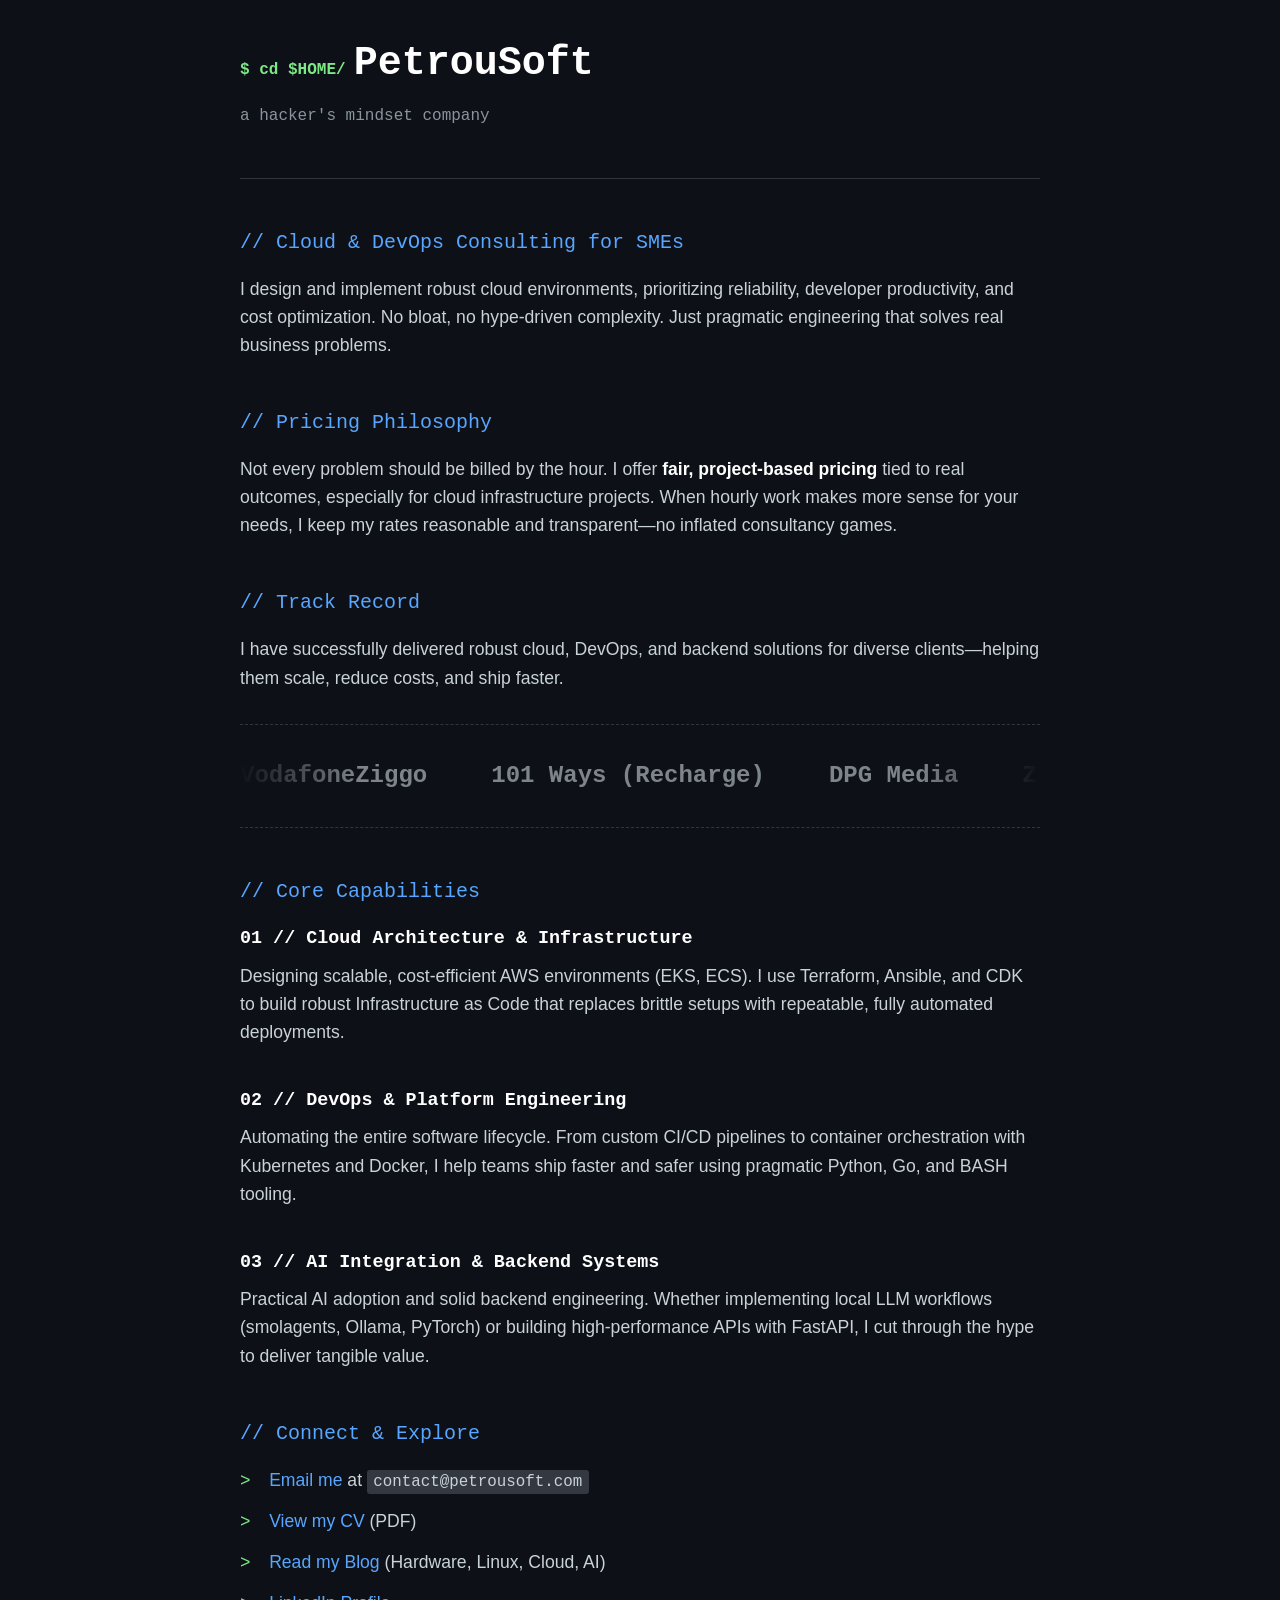
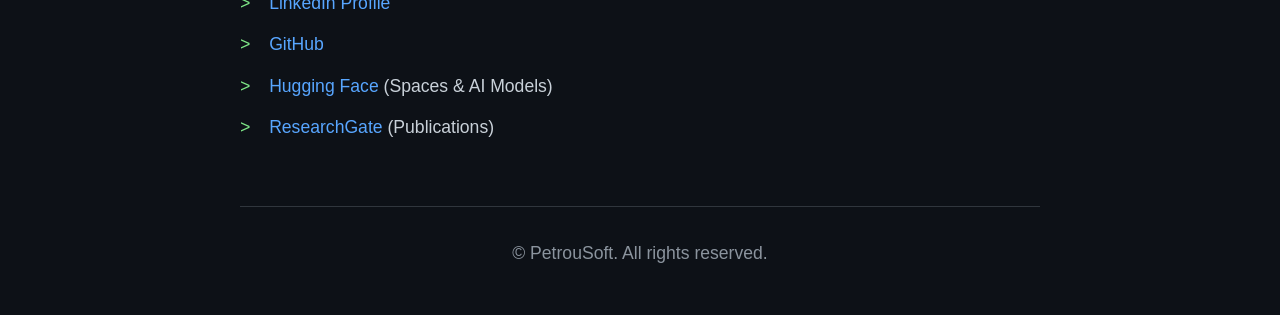
==== commit 93715fe5: "Added CV link" ====
--- a/index.html
+++ b/index.html
@@ -46,15 +46,15 @@
                 <div class="carousel-container">
                     <div class="carousel-track">
                         <!-- Original Set -->
-                        <div class="carousel-item"><span>VodafoneZiggo</span></div>
-                        <div class="carousel-item"><span>101 Ways (Recharge)</span></div>
-                        <div class="carousel-item"><span>DPG Media</span></div>
-                        <div class="carousel-item"><span>ZEN Software (Maxeda)</span></div>
+                        <div class="carousel-item"><a href="https://www.vodafoneziggo.nl/" target="_blank" rel="noopener noreferrer">VodafoneZiggo</a></div>
+                        <div class="carousel-item"><a href="https://www.101ways.com/" target="_blank" rel="noopener noreferrer">101 Ways (Recharge)</a></div>
+                        <div class="carousel-item"><a href="https://www.dpgmediagroup.com/" target="_blank" rel="noopener noreferrer">DPG Media</a></div>
+                        <div class="carousel-item"><a href="https://www.zensoftware.nl/" target="_blank" rel="noopener noreferrer">ZEN Software (Maxeda)</a></div>
                         <!-- Duplicate Set for Infinite Scroll -->
-                        <div class="carousel-item"><span>VodafoneZiggo</span></div>
-                        <div class="carousel-item"><span>101 Ways (Recharge)</span></div>
-                        <div class="carousel-item"><span>DPG Media</span></div>
-                        <div class="carousel-item"><span>ZEN Software (Maxeda)</span></div>
+                        <div class="carousel-item"><a href="https://www.vodafoneziggo.nl/" target="_blank" rel="noopener noreferrer">VodafoneZiggo</a></div>
+                        <div class="carousel-item"><a href="https://www.101ways.com/" target="_blank" rel="noopener noreferrer">101 Ways (Recharge)</a></div>
+                        <div class="carousel-item"><a href="https://www.dpgmediagroup.com/" target="_blank" rel="noopener noreferrer">DPG Media</a></div>
+                        <div class="carousel-item"><a href="https://www.zensoftware.nl/" target="_blank" rel="noopener noreferrer">ZEN Software (Maxeda)</a></div>
                     </div>
                 </div>
             </section>
@@ -79,6 +79,7 @@
                 <h2>// Connect & Explore</h2>
                 <ul>
                     <li><a href="mailto:contact@petrousoft.com" class="action-link">Email me</a> at <code>contact@petrousoft.com</code></li>
+                    <li><a href="ioannis_petrousov_cv.pdf" target="_blank" rel="noopener noreferrer">View my CV</a> (PDF)</li>
                     <li><a href="http://blog.petrousoft.com/">Read my Blog</a> (Hardware, Linux, Cloud, AI)</li>
                     <li><a href="https://www.linkedin.com/in/ioannispetrousov/">LinkedIn Profile</a></li>
                     <li><a href="https://github.com/gpetrousov">GitHub</a></li>
--- a/style.css
+++ b/style.css
@@ -208,3 +208,8 @@
     margin-bottom: 0.5rem;
     font-weight: bold;
 }
+
+.carousel-item a {
+    color: inherit;
+    text-decoration: none;
+}
